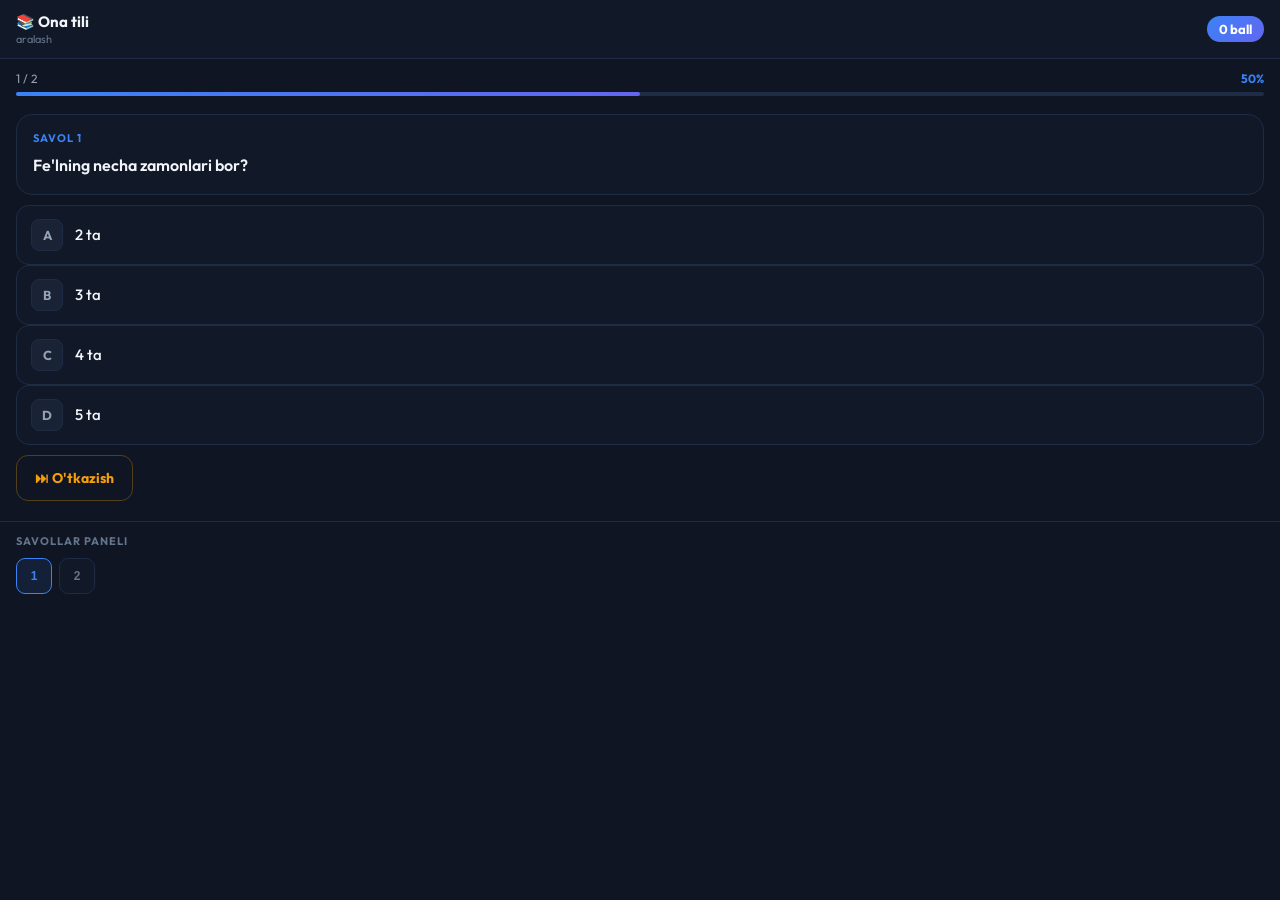
==== index.html @ a9135150 "mini app uchun html, js Signed-off-by: Iskandarov9799 <iskandarov.qudrat98@gmail.com>" ====
<!DOCTYPE html>
<html lang="uz">
<head>
  <meta charset="UTF-8">
  <meta name="viewport" content="width=device-width, initial-scale=1.0, maximum-scale=1.0, user-scalable=no">
  <title>Test</title>
  <script src="https://telegram.org/js/telegram-web-app.js"></script>
  <style>
    @import url('https://fonts.googleapis.com/css2?family=Outfit:wght@400;600;700;800&display=swap');

    * { margin:0; padding:0; box-sizing:border-box; -webkit-tap-highlight-color:transparent; }

    body {
      font-family: 'Outfit', sans-serif;
      background: #0f1523;
      color: #f1f5f9;
      min-height: 100vh;
    }

    /* LOADER */
    #loader {
      position: fixed; inset: 0; background: #0f1523;
      display: flex; align-items: center; justify-content: center;
      flex-direction: column; gap: 14px; z-index: 999;
    }
    .loader-ring {
      width: 44px; height: 44px;
      border: 3px solid #1e2d45; border-top-color: #3b82f6;
      border-radius: 50%; animation: spin 0.8s linear infinite;
    }
    .loader-txt { color: #64748b; font-size: 14px; }
    @keyframes spin { to { transform: rotate(360deg); } }

    /* SCREENS */
    #test-screen   { display: none; }
    #result-screen { display: none; }

    /* HEADER */
    .hdr {
      background: #111827;
      border-bottom: 1px solid #1e2d45;
      padding: 12px 16px;
      display: flex; align-items: center; justify-content: space-between;
      position: sticky; top: 0; z-index: 10;
    }
    .hdr-info h2 { font-size: 15px; font-weight: 700; }
    .hdr-info p  { font-size: 11px; color: #64748b; margin-top: 1px; }
    .hdr-score {
      background: linear-gradient(135deg, #3b82f6, #6366f1);
      color: white; font-size: 13px; font-weight: 700;
      padding: 5px 12px; border-radius: 20px;
    }

    /* PROGRESS */
    .prg { padding: 12px 16px 8px; }
    .prg-row {
      display: flex; justify-content: space-between;
      font-size: 12px; color: #94a3b8; margin-bottom: 6px;
    }
    .prg-row span:last-child { color: #3b82f6; font-weight: 700; }
    .prg-track { height: 4px; background: #1e2d45; border-radius: 4px; }
    .prg-fill  {
      height: 4px; border-radius: 4px;
      background: linear-gradient(90deg, #3b82f6, #6366f1);
      transition: width 0.4s ease;
    }

    /* QUESTION */
    .qcard {
      margin: 10px 16px;
      background: #111827;
      border: 1px solid #1e2d45;
      border-radius: 16px;
      padding: 16px;
    }
    .qnum {
      font-size: 11px; font-weight: 700; color: #3b82f6;
      text-transform: uppercase; letter-spacing: 1px; margin-bottom: 8px;
    }
    .qtxt { font-size: 16px; font-weight: 600; line-height: 1.55; }
    .qimg {
      width: 100%; border-radius: 10px; margin-bottom: 12px;
      max-height: 160px; object-fit: cover;
    }

    /* OPTIONS */
    .opts { padding: 0 16px; display: flex; flex-direction: column; gap: 8px; margin-top: 10px; }
    .opt {
      display: flex; align-items: center; gap: 12px;
      padding: 13px 14px;
      background: #111827; border: 1.5px solid #1e2d45;
      border-radius: 13px; cursor: pointer;
      transition: background 0.15s, border-color 0.15s;
    }
    .opt:active { transform: scale(0.98); }
    .opt-ltr {
      width: 32px; height: 32px; border-radius: 8px;
      background: #1a2235; border: 1.5px solid #1e2d45;
      display: flex; align-items: center; justify-content: center;
      font-size: 13px; font-weight: 700; color: #94a3b8;
      flex-shrink: 0;
    }
    .opt-txt { font-size: 15px; font-weight: 500; line-height: 1.4; }

    .opt.correct { border-color: #10b981; background: rgba(16,185,129,0.1); }
    .opt.correct .opt-ltr { background: #10b981; border-color: #10b981; color: white; }
    .opt.wrong   { border-color: #f43f5e; background: rgba(244,63,94,0.1); }
    .opt.wrong   .opt-ltr { background: #f43f5e; border-color: #f43f5e; color: white; }
    .opt.hint    { border-color: #10b981; background: rgba(16,185,129,0.06); }
    .opt.hint    .opt-ltr { background: #10b981; border-color: #10b981; color: white; }
    .opt.off     { pointer-events: none; opacity: 0.4; }

    /* FEEDBACK */
    .fb {
      margin: 10px 16px 0; padding: 10px 14px;
      border-radius: 11px; font-size: 13px; font-weight: 600;
      display: none; align-items: center; gap: 8px;
    }
    .fb.ok      { display: flex; background: rgba(16,185,129,0.12); border: 1px solid rgba(16,185,129,0.3); color: #10b981; }
    .fb.err     { display: flex; background: rgba(244,63,94,0.12);  border: 1px solid rgba(244,63,94,0.3);  color: #f43f5e; }
    .fb.partial { display: flex; background: rgba(245,158,11,0.12); border: 1px solid rgba(245,158,11,0.3); color: #f59e0b; }
    .written-hint       { font-size: 14px; color: #94a3b8; margin: 12px 16px 6px; }
    .written-part-label { font-size: 13px; color: #64748b; margin: 10px 16px 4px; font-weight: 600; }
    .written-textarea   { width: calc(100% - 32px); margin: 0 16px; background: #1e2d45; border: 1.5px solid #2d3f5a; border-radius: 12px; color: #f1f5f9; font-size: 15px; padding: 12px; font-family: inherit; resize: vertical; min-height: 80px; }
    .written-textarea:focus { outline: none; border-color: #3b82f6; }
    .written-textarea:disabled { opacity: 0.7; }
    .written-submit-btn { margin: 12px 16px; width: calc(100% - 32px); padding: 14px; background: linear-gradient(135deg,#3b82f6,#6366f1); color: white; border: none; border-radius: 12px; font-size: 15px; font-weight: 600; cursor: pointer; }
    .shake { animation: shake 0.4s ease; }
    @keyframes shake { 0%,100%{transform:translateX(0)} 25%{transform:translateX(-6px)} 75%{transform:translateX(6px)} }

    /* ACTIONS */
    .acts { padding: 10px 16px; display: flex; gap: 8px; }
    .btn {
      flex: 1; padding: 13px; border: none; border-radius: 12px;
      font-family: 'Outfit', sans-serif; font-size: 14px; font-weight: 700;
      cursor: pointer;
    }
    .btn:active { transform: scale(0.97); }
    .btn-skip { background: transparent; color: #f59e0b; border: 1.5px solid rgba(245,158,11,0.3); flex: none; padding: 13px 18px; }
    .btn-next { background: linear-gradient(135deg,#3b82f6,#6366f1); color: white; }
    .btn-end  { background: linear-gradient(135deg,#10b981,#059669); color: white; }

    /* GRID */
    .gbox { padding: 12px 16px 80px; border-top: 1px solid #1e2d45; margin-top: 10px; }
    .glbl { font-size: 11px; color: #64748b; font-weight: 700; text-transform: uppercase; letter-spacing: 1px; margin-bottom: 10px; }
    .grid { display: flex; flex-wrap: wrap; gap: 7px; }
    .gbtn {
      width: 36px; height: 36px; border-radius: 9px;
      border: 1.5px solid #1e2d45; background: #111827;
      color: #64748b; font-size: 12px; font-weight: 700;
      cursor: pointer;
    }
    .gbtn.cur { border-color: #3b82f6; color: #3b82f6; background: rgba(59,130,246,0.1); }
    .gbtn.ok  { background: #10b981; border-color: #10b981; color: white; }
    .gbtn.err { background: #f43f5e; border-color: #f43f5e; color: white; }
    .gbtn.skp { background: #f59e0b; border-color: #f59e0b; color: white; }

    /* RESULT */
    #result-screen {
      flex-direction: column; align-items: center;
      padding: 32px 16px 40px;
    }
    .r-emoji { font-size: 60px; margin-bottom: 8px; }
    .r-grade { font-size: 22px; font-weight: 800; margin-bottom: 4px; }
    .r-score {
      font-size: 52px; font-weight: 900;
      background: linear-gradient(135deg,#3b82f6,#6366f1);
      -webkit-background-clip: text; -webkit-text-fill-color: transparent;
      margin-bottom: 24px;
    }
    .r-stats { display: flex; gap: 10px; width: 100%; margin-bottom: 16px; }
    .r-stat  {
      flex: 1; background: #111827; border: 1px solid #1e2d45;
      border-radius: 13px; padding: 14px 8px; text-align: center;
    }
    .r-val { font-size: 26px; font-weight: 900; }
    .r-lbl { font-size: 11px; color: #64748b; margin-top: 3px; }
    .r-stat.ok .r-val  { color: #10b981; }
    .r-stat.err .r-val { color: #f43f5e; }
    .r-stat.skp .r-val { color: #f59e0b; }

    .r-gbox { width: 100%; background: #111827; border: 1px solid #1e2d45; border-radius: 14px; padding: 14px; margin-bottom: 16px; }
    .r-glbl { font-size: 11px; color: #64748b; font-weight: 700; text-transform: uppercase; letter-spacing: 0.8px; margin-bottom: 10px; }

    .btn-send {
      width: 100%; padding: 15px; border: none; border-radius: 14px;
      background: linear-gradient(135deg,#3b82f6,#6366f1);
      color: white; font-family: 'Outfit', sans-serif;
      font-size: 15px; font-weight: 800; cursor: pointer;
    }
    .btn-send:active { opacity: 0.9; }
  </style>
</head>
<body>

<div id="loader">
  <div class="loader-ring"></div>
  <div class="loader-txt">Savollar yuklanmoqda...</div>
</div>

<div id="test-screen">
  <div class="hdr">
    <div class="hdr-info">
      <h2 id="hdr-title">📚 Test</h2>
      <p  id="hdr-sub">Yuklanmoqda...</p>
    </div>
    <div class="hdr-score" id="hdr-score">0 ball</div>
  </div>

  <div class="prg">
    <div class="prg-row">
      <span id="prg-label">1 / 35</span>
      <span id="prg-pct">3%</span>
    </div>
    <div class="prg-track">
      <div class="prg-fill" id="prg-fill" style="width:3%"></div>
    </div>
  </div>

  <div class="qcard">
    <img id="qimg" class="qimg" style="display:none" alt="">
    <div class="qnum" id="qnum">SAVOL 1</div>
    <div class="qtxt" id="qtxt">Yuklanmoqda...</div>
  </div>

  <div class="opts" id="opts"></div>

  <div class="fb" id="fb"></div>

  <div class="acts">
    <button class="btn btn-skip" id="btn-skip" onclick="skipQuestion()">⏭ O'tkazish</button>
    <button class="btn btn-next" id="btn-next" onclick="nextQuestion()" style="display:none">Keyingi →</button>
    <button class="btn btn-end"  id="btn-end"  onclick="showResult()" style="display:none">✅ Yakunlash</button>
  </div>

  <div class="gbox">
    <div class="glbl">Savollar paneli</div>
    <div class="grid" id="grid"></div>
  </div>
</div>

<div id="result-screen">
  <div class="r-emoji" id="r-emoji">🏆</div>
  <div class="r-grade" id="r-grade">Ajoyib!</div>
  <div class="r-score" id="r-score">0%</div>

  <div class="r-stats">
    <div class="r-stat ok">
      <div class="r-val" id="r-correct">0</div>
      <div class="r-lbl">✅ To'g'ri</div>
    </div>
    <div class="r-stat err">
      <div class="r-val" id="r-wrong">0</div>
      <div class="r-lbl">❌ Xato</div>
    </div>
    <div class="r-stat skp">
      <div class="r-val" id="r-skip">0</div>
      <div class="r-lbl">⏭ O'tkazildi</div>
    </div>
  </div>

  <div class="r-gbox">
    <div class="r-glbl">Har bir savol natijasi</div>
    <div class="grid" id="result-grid"></div>
  </div>

  <button class="btn-send" onclick="sendResult()">📤 Natijani yuborish</button>
</div>

<script src="main.js"></script>
</body>
</html>
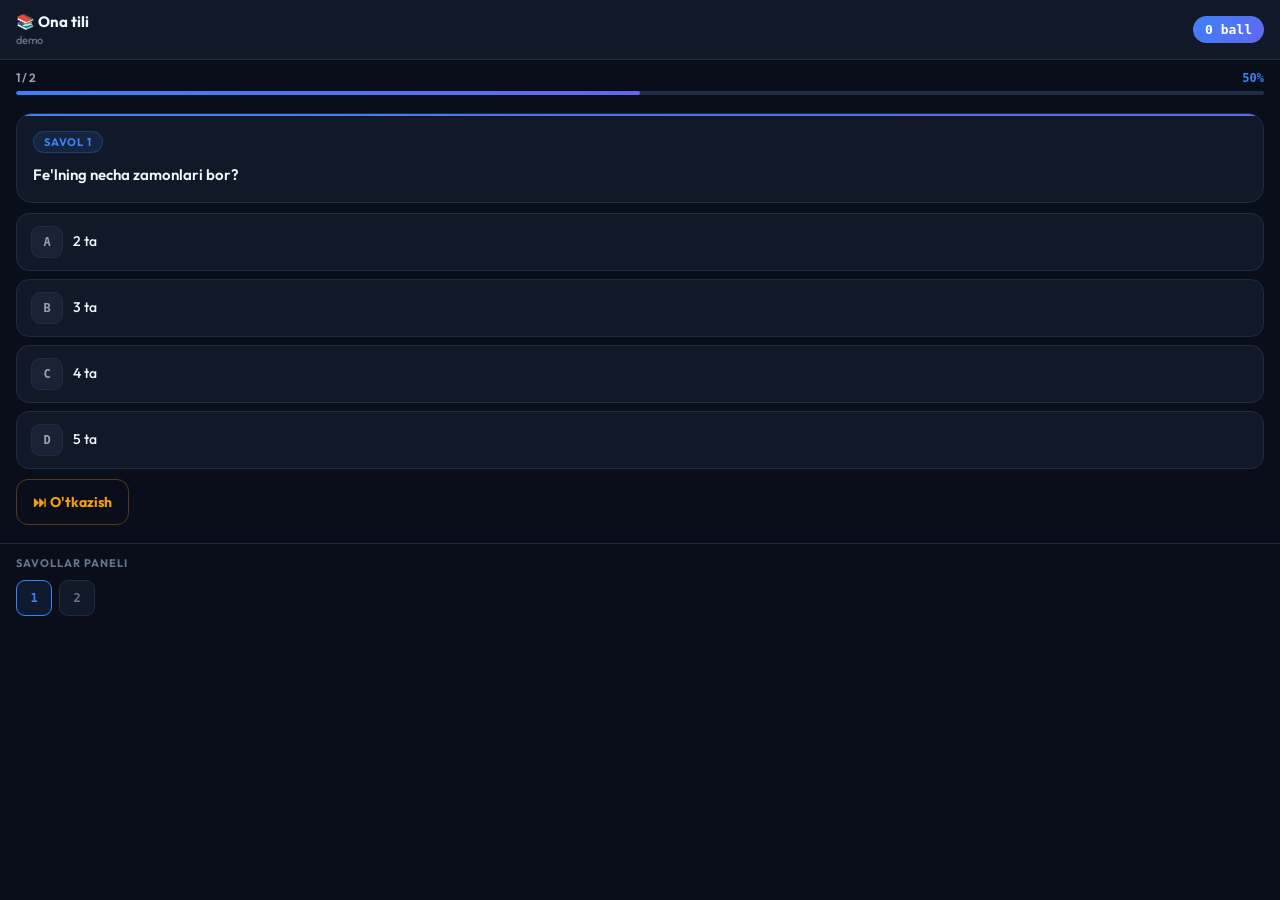
==== commit 34d9b35e: "index.html style.css Signed-off-by: Iskandarov9799 <iskandarov.qudrat98@gmail.com>" ====
--- a/index.html
+++ b/index.html
@@ -5,266 +5,96 @@
   <meta name="viewport" content="width=device-width, initial-scale=1.0, maximum-scale=1.0, user-scalable=no">
   <title>Test</title>
   <script src="https://telegram.org/js/telegram-web-app.js"></script>
-  <style>
-    @import url('https://fonts.googleapis.com/css2?family=Outfit:wght@400;600;700;800&display=swap');
-
-    * { margin:0; padding:0; box-sizing:border-box; -webkit-tap-highlight-color:transparent; }
-
-    body {
-      font-family: 'Outfit', sans-serif;
-      background: #0f1523;
-      color: #f1f5f9;
-      min-height: 100vh;
-    }
-
-    /* LOADER */
-    #loader {
-      position: fixed; inset: 0; background: #0f1523;
-      display: flex; align-items: center; justify-content: center;
-      flex-direction: column; gap: 14px; z-index: 999;
-    }
-    .loader-ring {
-      width: 44px; height: 44px;
-      border: 3px solid #1e2d45; border-top-color: #3b82f6;
-      border-radius: 50%; animation: spin 0.8s linear infinite;
-    }
-    .loader-txt { color: #64748b; font-size: 14px; }
-    @keyframes spin { to { transform: rotate(360deg); } }
-
-    /* SCREENS */
-    #test-screen   { display: none; }
-    #result-screen { display: none; }
-
-    /* HEADER */
-    .hdr {
-      background: #111827;
-      border-bottom: 1px solid #1e2d45;
-      padding: 12px 16px;
-      display: flex; align-items: center; justify-content: space-between;
-      position: sticky; top: 0; z-index: 10;
-    }
-    .hdr-info h2 { font-size: 15px; font-weight: 700; }
-    .hdr-info p  { font-size: 11px; color: #64748b; margin-top: 1px; }
-    .hdr-score {
-      background: linear-gradient(135deg, #3b82f6, #6366f1);
-      color: white; font-size: 13px; font-weight: 700;
-      padding: 5px 12px; border-radius: 20px;
-    }
-
-    /* PROGRESS */
-    .prg { padding: 12px 16px 8px; }
-    .prg-row {
-      display: flex; justify-content: space-between;
-      font-size: 12px; color: #94a3b8; margin-bottom: 6px;
-    }
-    .prg-row span:last-child { color: #3b82f6; font-weight: 700; }
-    .prg-track { height: 4px; background: #1e2d45; border-radius: 4px; }
-    .prg-fill  {
-      height: 4px; border-radius: 4px;
-      background: linear-gradient(90deg, #3b82f6, #6366f1);
-      transition: width 0.4s ease;
-    }
-
-    /* QUESTION */
-    .qcard {
-      margin: 10px 16px;
-      background: #111827;
-      border: 1px solid #1e2d45;
-      border-radius: 16px;
-      padding: 16px;
-    }
-    .qnum {
-      font-size: 11px; font-weight: 700; color: #3b82f6;
-      text-transform: uppercase; letter-spacing: 1px; margin-bottom: 8px;
-    }
-    .qtxt { font-size: 16px; font-weight: 600; line-height: 1.55; }
-    .qimg {
-      width: 100%; border-radius: 10px; margin-bottom: 12px;
-      max-height: 160px; object-fit: cover;
-    }
-
-    /* OPTIONS */
-    .opts { padding: 0 16px; display: flex; flex-direction: column; gap: 8px; margin-top: 10px; }
-    .opt {
-      display: flex; align-items: center; gap: 12px;
-      padding: 13px 14px;
-      background: #111827; border: 1.5px solid #1e2d45;
-      border-radius: 13px; cursor: pointer;
-      transition: background 0.15s, border-color 0.15s;
-    }
-    .opt:active { transform: scale(0.98); }
-    .opt-ltr {
-      width: 32px; height: 32px; border-radius: 8px;
-      background: #1a2235; border: 1.5px solid #1e2d45;
-      display: flex; align-items: center; justify-content: center;
-      font-size: 13px; font-weight: 700; color: #94a3b8;
-      flex-shrink: 0;
-    }
-    .opt-txt { font-size: 15px; font-weight: 500; line-height: 1.4; }
-
-    .opt.correct { border-color: #10b981; background: rgba(16,185,129,0.1); }
-    .opt.correct .opt-ltr { background: #10b981; border-color: #10b981; color: white; }
-    .opt.wrong   { border-color: #f43f5e; background: rgba(244,63,94,0.1); }
-    .opt.wrong   .opt-ltr { background: #f43f5e; border-color: #f43f5e; color: white; }
-    .opt.hint    { border-color: #10b981; background: rgba(16,185,129,0.06); }
-    .opt.hint    .opt-ltr { background: #10b981; border-color: #10b981; color: white; }
-    .opt.off     { pointer-events: none; opacity: 0.4; }
-
-    /* FEEDBACK */
-    .fb {
-      margin: 10px 16px 0; padding: 10px 14px;
-      border-radius: 11px; font-size: 13px; font-weight: 600;
-      display: none; align-items: center; gap: 8px;
-    }
-    .fb.ok      { display: flex; background: rgba(16,185,129,0.12); border: 1px solid rgba(16,185,129,0.3); color: #10b981; }
-    .fb.err     { display: flex; background: rgba(244,63,94,0.12);  border: 1px solid rgba(244,63,94,0.3);  color: #f43f5e; }
-    .fb.partial { display: flex; background: rgba(245,158,11,0.12); border: 1px solid rgba(245,158,11,0.3); color: #f59e0b; }
-    .written-hint       { font-size: 14px; color: #94a3b8; margin: 12px 16px 6px; }
-    .written-part-label { font-size: 13px; color: #64748b; margin: 10px 16px 4px; font-weight: 600; }
-    .written-textarea   { width: calc(100% - 32px); margin: 0 16px; background: #1e2d45; border: 1.5px solid #2d3f5a; border-radius: 12px; color: #f1f5f9; font-size: 15px; padding: 12px; font-family: inherit; resize: vertical; min-height: 80px; }
-    .written-textarea:focus { outline: none; border-color: #3b82f6; }
-    .written-textarea:disabled { opacity: 0.7; }
-    .written-submit-btn { margin: 12px 16px; width: calc(100% - 32px); padding: 14px; background: linear-gradient(135deg,#3b82f6,#6366f1); color: white; border: none; border-radius: 12px; font-size: 15px; font-weight: 600; cursor: pointer; }
-    .shake { animation: shake 0.4s ease; }
-    @keyframes shake { 0%,100%{transform:translateX(0)} 25%{transform:translateX(-6px)} 75%{transform:translateX(6px)} }
-
-    /* ACTIONS */
-    .acts { padding: 10px 16px; display: flex; gap: 8px; }
-    .btn {
-      flex: 1; padding: 13px; border: none; border-radius: 12px;
-      font-family: 'Outfit', sans-serif; font-size: 14px; font-weight: 700;
-      cursor: pointer;
-    }
-    .btn:active { transform: scale(0.97); }
-    .btn-skip { background: transparent; color: #f59e0b; border: 1.5px solid rgba(245,158,11,0.3); flex: none; padding: 13px 18px; }
-    .btn-next { background: linear-gradient(135deg,#3b82f6,#6366f1); color: white; }
-    .btn-end  { background: linear-gradient(135deg,#10b981,#059669); color: white; }
-
-    /* GRID */
-    .gbox { padding: 12px 16px 80px; border-top: 1px solid #1e2d45; margin-top: 10px; }
-    .glbl { font-size: 11px; color: #64748b; font-weight: 700; text-transform: uppercase; letter-spacing: 1px; margin-bottom: 10px; }
-    .grid { display: flex; flex-wrap: wrap; gap: 7px; }
-    .gbtn {
-      width: 36px; height: 36px; border-radius: 9px;
-      border: 1.5px solid #1e2d45; background: #111827;
-      color: #64748b; font-size: 12px; font-weight: 700;
-      cursor: pointer;
-    }
-    .gbtn.cur { border-color: #3b82f6; color: #3b82f6; background: rgba(59,130,246,0.1); }
-    .gbtn.ok  { background: #10b981; border-color: #10b981; color: white; }
-    .gbtn.err { background: #f43f5e; border-color: #f43f5e; color: white; }
-    .gbtn.skp { background: #f59e0b; border-color: #f59e0b; color: white; }
-
-    /* RESULT */
-    #result-screen {
-      flex-direction: column; align-items: center;
-      padding: 32px 16px 40px;
-    }
-    .r-emoji { font-size: 60px; margin-bottom: 8px; }
-    .r-grade { font-size: 22px; font-weight: 800; margin-bottom: 4px; }
-    .r-score {
-      font-size: 52px; font-weight: 900;
-      background: linear-gradient(135deg,#3b82f6,#6366f1);
-      -webkit-background-clip: text; -webkit-text-fill-color: transparent;
-      margin-bottom: 24px;
-    }
-    .r-stats { display: flex; gap: 10px; width: 100%; margin-bottom: 16px; }
-    .r-stat  {
-      flex: 1; background: #111827; border: 1px solid #1e2d45;
-      border-radius: 13px; padding: 14px 8px; text-align: center;
-    }
-    .r-val { font-size: 26px; font-weight: 900; }
-    .r-lbl { font-size: 11px; color: #64748b; margin-top: 3px; }
-    .r-stat.ok .r-val  { color: #10b981; }
-    .r-stat.err .r-val { color: #f43f5e; }
-    .r-stat.skp .r-val { color: #f59e0b; }
-
-    .r-gbox { width: 100%; background: #111827; border: 1px solid #1e2d45; border-radius: 14px; padding: 14px; margin-bottom: 16px; }
-    .r-glbl { font-size: 11px; color: #64748b; font-weight: 700; text-transform: uppercase; letter-spacing: 0.8px; margin-bottom: 10px; }
-
-    .btn-send {
-      width: 100%; padding: 15px; border: none; border-radius: 14px;
-      background: linear-gradient(135deg,#3b82f6,#6366f1);
-      color: white; font-family: 'Outfit', sans-serif;
-      font-size: 15px; font-weight: 800; cursor: pointer;
-    }
-    .btn-send:active { opacity: 0.9; }
-  </style>
+  <link rel="stylesheet" href="style.css">
 </head>
 <body>
 
 <div id="loader">
   <div class="loader-ring"></div>
-  <div class="loader-txt">Savollar yuklanmoqda...</div>
+  <div class="loader-text">Savollar yuklanmoqda...</div>
 </div>
 
 <div id="test-screen">
-  <div class="hdr">
-    <div class="hdr-info">
-      <h2 id="hdr-title">📚 Test</h2>
-      <p  id="hdr-sub">Yuklanmoqda...</p>
+  <!-- HEADER -->
+  <div class="header">
+    <div class="header-left">
+      <div class="header-title" id="header-title">📚 Test</div>
+      <div class="header-sub"   id="header-sub">Yuklanmoqda...</div>
     </div>
-    <div class="hdr-score" id="hdr-score">0 ball</div>
+    <div class="score-badge" id="score-badge">0 ball</div>
   </div>
 
-  <div class="prg">
-    <div class="prg-row">
-      <span id="prg-label">1 / 35</span>
-      <span id="prg-pct">3%</span>
+  <!-- PROGRESS -->
+  <div class="progress-wrap">
+    <div class="progress-row">
+      <span class="progress-num" id="progress-num">1 / 30</span>
+      <span class="progress-pct" id="progress-pct">3%</span>
     </div>
-    <div class="prg-track">
-      <div class="prg-fill" id="prg-fill" style="width:3%"></div>
+    <div class="progress-track">
+      <div class="progress-fill" id="progress-fill" style="width:3%"></div>
     </div>
   </div>
 
-  <div class="qcard">
-    <img id="qimg" class="qimg" style="display:none" alt="">
-    <div class="qnum" id="qnum">SAVOL 1</div>
-    <div class="qtxt" id="qtxt">Yuklanmoqda...</div>
+  <!-- SAVOL -->
+  <div class="question-card">
+    <img id="question-img" class="question-img" style="display:none" alt="">
+    <div class="question-badge" id="question-badge">SAVOL 1</div>
+    <div class="question-text"  id="question-text">Yuklanmoqda...</div>
   </div>
 
-  <div class="opts" id="opts"></div>
+  <!-- VARIANTLAR -->
+  <div class="options" id="options"></div>
 
-  <div class="fb" id="fb"></div>
+  <!-- FEEDBACK -->
+  <div class="feedback" id="feedback"></div>
 
-  <div class="acts">
-    <button class="btn btn-skip" id="btn-skip" onclick="skipQuestion()">⏭ O'tkazish</button>
-    <button class="btn btn-next" id="btn-next" onclick="nextQuestion()" style="display:none">Keyingi →</button>
-    <button class="btn btn-end"  id="btn-end"  onclick="showResult()" style="display:none">✅ Yakunlash</button>
+  <!-- TUGMALAR -->
+  <div class="actions">
+    <button class="btn btn-skip"   id="btn-skip"   onclick="skipQuestion()">⏭ O'tkazish</button>
+    <button class="btn btn-next"   id="btn-next"   onclick="nextQuestion()"  style="display:none">Keyingi →</button>
+    <button class="btn btn-finish" id="btn-finish" onclick="showResult()"    style="display:none">✅ Yakunlash</button>
   </div>
 
-  <div class="gbox">
-    <div class="glbl">Savollar paneli</div>
+  <!-- SAVOLLAR PANELI -->
+  <div class="grid-section">
+    <div class="grid-label">Savollar paneli</div>
     <div class="grid" id="grid"></div>
   </div>
 </div>
 
+<!-- NATIJA EKRANI -->
 <div id="result-screen">
-  <div class="r-emoji" id="r-emoji">🏆</div>
-  <div class="r-grade" id="r-grade">Ajoyib!</div>
-  <div class="r-score" id="r-score">0%</div>
+  <div class="result-top">
+    <div class="result-emoji" id="result-emoji">🏆</div>
+    <div class="result-grade" id="result-grade">Ajoyib!</div>
+    <div class="result-score" id="result-score">0%</div>
+  </div>
 
-  <div class="r-stats">
-    <div class="r-stat ok">
-      <div class="r-val" id="r-correct">0</div>
-      <div class="r-lbl">✅ To'g'ri</div>
+  <div class="result-stats">
+    <div class="stat-card stat-c">
+      <div class="stat-val" id="stat-correct">0</div>
+      <div class="stat-lbl">✅ To'g'ri</div>
     </div>
-    <div class="r-stat err">
-      <div class="r-val" id="r-wrong">0</div>
-      <div class="r-lbl">❌ Xato</div>
+    <div class="stat-card stat-w">
+      <div class="stat-val" id="stat-wrong">0</div>
+      <div class="stat-lbl">❌ Xato</div>
     </div>
-    <div class="r-stat skp">
-      <div class="r-val" id="r-skip">0</div>
-      <div class="r-lbl">⏭ O'tkazildi</div>
+    <div class="stat-card stat-s">
+      <div class="stat-val" id="stat-skip">0</div>
+      <div class="stat-lbl">⏭ O'tkazildi</div>
     </div>
   </div>
 
-  <div class="r-gbox">
-    <div class="r-glbl">Har bir savol natijasi</div>
+  <div class="result-grid-box">
+    <div class="result-grid-title">Har bir savol natijasi</div>
     <div class="grid" id="result-grid"></div>
+    <p style="font-size:12px;color:#64748b;margin-top:8px;">⏭ Sariq — o'tkazilgan, bosib qaytib ishlang</p>
   </div>
 
-  <button class="btn-send" onclick="sendResult()">📤 Natijani yuborish</button>
+  <div class="result-grid-box">
+    <div class="result-grid-title">To'g'ri javoblar</div>
+    <div id="answer-list"></div>
+  </div>
 </div>
 
 <script src="main.js"></script>
--- a/style.css
+++ b/style.css
@@ -0,0 +1,349 @@
+@import url('https://fonts.googleapis.com/css2?family=Outfit:wght@400;500;600;700;800;900&family=JetBrains+Mono:wght@700&display=swap');
+
+:root {
+  --bg:      #0a0e1a;
+  --surface: #111827;
+  --card:    #1a2235;
+  --border:  #1e2d45;
+  --accent:  #3b82f6;
+  --accent2: #6366f1;
+  --correct: #10b981;
+  --wrong:   #f43f5e;
+  --skip:    #f59e0b;
+  --text:    #f1f5f9;
+  --muted:   #64748b;
+  --muted2:  #94a3b8;
+}
+
+* { margin:0; padding:0; box-sizing:border-box; -webkit-tap-highlight-color:transparent; }
+
+html {
+  font-family: 'Outfit', sans-serif;
+  background: var(--bg);
+  color: var(--text);
+}
+
+body {
+  font-family: 'Outfit', sans-serif;
+  background: var(--bg);
+  color: var(--text);
+  min-height: 100vh;
+  width: 100%;
+  overflow-x: hidden;
+}
+
+/* LOADER */
+#loader {
+  position: fixed; inset: 0; background: var(--bg);
+  display: flex; align-items: center; justify-content: center;
+  flex-direction: column; gap: 16px; z-index: 999;
+}
+.loader-ring {
+  width: 48px; height: 48px;
+  border: 3px solid var(--border); border-top-color: var(--accent);
+  border-radius: 50%; animation: spin 0.8s linear infinite;
+}
+.loader-text { color: var(--muted2); font-size: 14px; font-weight: 500; }
+@keyframes spin { to { transform: rotate(360deg); } }
+
+/* TEST SCREEN */
+#test-screen {
+  display: block;
+  width: 100%;
+}
+
+/* HEADER */
+.header {
+  display: flex;
+  align-items: center;
+  justify-content: space-between;
+  padding: 12px 16px;
+  background: var(--surface);
+  border-bottom: 1px solid var(--border);
+  position: sticky;
+  top: 0;
+  z-index: 10;
+  width: 100%;
+}
+.header-left {
+  display: flex; flex-direction: column; gap: 2px;
+  flex: 1; min-width: 0; overflow: hidden;
+}
+.header-title {
+  font-size: 15px; font-weight: 700;
+  white-space: nowrap; overflow: hidden; text-overflow: ellipsis;
+}
+.header-sub { font-size: 11px; color: var(--muted); font-weight: 500; }
+.score-badge {
+  background: linear-gradient(135deg, var(--accent), var(--accent2));
+  color: white;
+  font-family: 'JetBrains Mono', monospace;
+  font-size: 13px; font-weight: 700;
+  padding: 6px 12px; border-radius: 20px;
+  white-space: nowrap; flex-shrink: 0; margin-left: 10px;
+}
+
+/* PROGRESS */
+.progress-wrap { padding: 10px 16px 8px; width: 100%; }
+.progress-row  {
+  display: flex; justify-content: space-between; align-items: center; margin-bottom: 6px;
+}
+.progress-num { font-size: 12px; color: var(--muted2); font-weight: 600; }
+.progress-pct { font-family: 'JetBrains Mono', monospace; font-size: 12px; color: var(--accent); font-weight: 700; }
+.progress-track { height: 4px; background: var(--border); border-radius: 4px; overflow: hidden; }
+.progress-fill {
+  height: 100%;
+  background: linear-gradient(90deg, var(--accent), var(--accent2));
+  border-radius: 4px;
+  transition: width 0.5s ease;
+}
+
+/* QUESTION CARD */
+.question-card {
+  margin: 10px 16px 0;
+  background: var(--surface);
+  border: 1px solid var(--border);
+  border-radius: 16px;
+  padding: 16px;
+  position: relative;
+  overflow: hidden;
+}
+.question-card::before {
+  content: ''; position: absolute; top: 0; left: 0; right: 0; height: 2px;
+  background: linear-gradient(90deg, var(--accent), var(--accent2));
+}
+.question-badge {
+  display: inline-block;
+  background: rgba(59,130,246,0.12);
+  border: 1px solid rgba(59,130,246,0.25);
+  color: var(--accent);
+  font-size: 11px; font-weight: 700;
+  padding: 3px 10px; border-radius: 20px; margin-bottom: 10px;
+  text-transform: uppercase; letter-spacing: 0.8px;
+}
+.question-img {
+  width: 100%; border-radius: 10px; margin-bottom: 12px;
+  max-height: 160px; object-fit: cover; border: 1px solid var(--border);
+}
+.question-text { font-size: 15px; font-weight: 600; line-height: 1.55; }
+
+/* OPTIONS */
+.options {
+  padding: 10px 16px 0;
+  display: flex; flex-direction: column; gap: 8px;
+  width: 100%;
+}
+.option {
+  display: flex; align-items: center; gap: 10px;
+  padding: 12px 14px;
+  background: var(--surface);
+  border: 1.5px solid var(--border);
+  border-radius: 13px;
+  cursor: pointer;
+  transition: all 0.18s;
+  user-select: none;
+  width: 100%;
+}
+.option:active { transform: scale(0.985); }
+.option:hover:not(.disabled) { border-color: rgba(99,102,241,0.4); background: var(--card); }
+
+.option-letter {
+  width: 32px; height: 32px; border-radius: 9px;
+  background: var(--card); border: 1.5px solid var(--border);
+  display: flex; align-items: center; justify-content: center;
+  font-family: 'JetBrains Mono', monospace;
+  font-size: 12px; font-weight: 700; color: var(--muted2);
+  flex-shrink: 0; transition: all 0.18s;
+}
+.option-text { font-size: 14px; font-weight: 500; line-height: 1.4; flex: 1; }
+
+/* Option states */
+.option.correct { border-color: var(--correct); background: rgba(16,185,129,0.1); }
+.option.correct .option-letter { background: var(--correct); border-color: var(--correct); color: white; }
+.option.wrong   { border-color: var(--wrong);   background: rgba(244,63,94,0.1); }
+.option.wrong   .option-letter { background: var(--wrong);   border-color: var(--wrong);   color: white; }
+.option.show-correct { border-color: var(--correct); background: rgba(16,185,129,0.07); }
+.option.show-correct .option-letter { background: var(--correct); border-color: var(--correct); color: white; }
+.option.disabled { pointer-events: none; }
+.option.disabled:not(.correct):not(.wrong):not(.show-correct) { opacity: 0.4; }
+
+/* FEEDBACK */
+.feedback {
+  margin: 10px 16px 0;
+  padding: 10px 14px; border-radius: 11px;
+  font-size: 13px; font-weight: 600;
+  display: none; align-items: center; gap: 8px;
+}
+.feedback.correct-fb {
+  background: rgba(16,185,129,0.12); border: 1px solid rgba(16,185,129,0.25);
+  color: var(--correct); display: flex;
+}
+.feedback.wrong-fb {
+  background: rgba(244,63,94,0.12); border: 1px solid rgba(244,63,94,0.25);
+  color: var(--wrong); display: flex;
+}
+
+/* ACTIONS */
+.actions { padding: 10px 16px 8px; display: flex; gap: 8px; width: 100%; }
+.btn {
+  flex: 1; padding: 13px 14px; border: none; border-radius: 12px;
+  font-family: 'Outfit', sans-serif; font-size: 14px; font-weight: 700;
+  cursor: pointer; transition: all 0.18s;
+}
+.btn:active { transform: scale(0.97); }
+.btn-skip   { background: transparent; color: var(--skip); border: 1.5px solid rgba(245,158,11,0.3); flex: 0 0 auto; padding: 13px 16px; }
+.btn-next   { background: linear-gradient(135deg, var(--accent), var(--accent2)); color: white; }
+.btn-finish { background: linear-gradient(135deg, var(--correct), #059669); color: white; }
+
+/* GRID */
+.grid-section { padding: 12px 16px 90px; border-top: 1px solid var(--border); margin-top: 10px; }
+.grid-label   { font-size: 11px; color: var(--muted); font-weight: 700; text-transform: uppercase; letter-spacing: 1px; margin-bottom: 10px; }
+.grid         { display: flex; flex-wrap: wrap; gap: 7px; }
+.grid-btn {
+  width: 36px; height: 36px; border-radius: 9px;
+  border: 1.5px solid var(--border); background: var(--surface);
+  color: var(--muted);
+  font-family: 'JetBrains Mono', monospace; font-size: 12px; font-weight: 700;
+  cursor: pointer; transition: all 0.18s;
+}
+.grid-btn.current   { border-color: var(--accent); color: var(--accent); background: rgba(59,130,246,0.1); }
+.grid-btn.g-correct { background: var(--correct); border-color: var(--correct); color: white; }
+.grid-btn.g-wrong   { background: var(--wrong);   border-color: var(--wrong);   color: white; }
+.grid-btn.g-skip    { background: var(--skip);    border-color: var(--skip);    color: white; }
+
+/* RESULT */
+#result-screen {
+  width: 100%;
+  display: none;
+  padding: 28px 16px 40px;
+  flex-direction: column;
+  align-items: center;
+}
+.result-top   { text-align: center; margin-bottom: 20px; width: 100%; }
+.result-emoji { font-size: 56px; margin-bottom: 8px; }
+.result-grade { font-size: 20px; font-weight: 800; margin-bottom: 4px; }
+.result-score {
+  font-family: 'JetBrains Mono', monospace; font-size: 48px; font-weight: 900;
+  background: linear-gradient(135deg, var(--accent), var(--accent2));
+  -webkit-background-clip: text; -webkit-text-fill-color: transparent;
+}
+
+.result-stats { display: flex; gap: 10px; width: 100%; margin-bottom: 14px; }
+.stat-card    { flex: 1; background: var(--surface); border-radius: 13px; padding: 13px 8px; border: 1px solid var(--border); text-align: center; }
+.stat-val     { font-family: 'JetBrains Mono', monospace; font-size: 24px; font-weight: 900; }
+.stat-lbl     { font-size: 11px; color: var(--muted); font-weight: 600; margin-top: 3px; }
+.stat-c .stat-val { color: var(--correct); }
+.stat-w .stat-val { color: var(--wrong); }
+.stat-s .stat-val { color: var(--skip); }
+
+.result-grid-box   { width: 100%; background: var(--surface); border-radius: 14px; padding: 14px; margin-bottom: 16px; border: 1px solid var(--border); }
+.result-grid-title { font-size: 11px; color: var(--muted); font-weight: 700; text-transform: uppercase; letter-spacing: 0.8px; margin-bottom: 12px; }
+
+.btn-send {
+  width: 100%; padding: 15px;
+  background: linear-gradient(135deg, var(--accent), var(--accent2));
+  color: white; border: none; border-radius: 14px;
+  font-family: 'Outfit', sans-serif; font-size: 15px; font-weight: 800;
+  cursor: pointer;
+}
+.btn-send:active { opacity: 0.9; transform: scale(0.98); }
+
+@supports (padding-bottom: env(safe-area-inset-bottom)) {
+  .grid-section { padding-bottom: calc(80px + env(safe-area-inset-bottom)); }
+}
+
+/* ═══════════════════════════════════
+   YOZMA SAVOLLAR
+   ═══════════════════════════════════ */
+
+#written-container {
+  padding: 4px 0 8px;
+}
+
+.written-hint {
+  font-size: 13px;
+  color: var(--tg-hint-color, #8e99a8);
+  margin-bottom: 8px;
+}
+
+.written-part-label {
+  font-size: 12px;
+  font-weight: 600;
+  color: var(--tg-hint-color, #8e99a8);
+  margin: 8px 0 4px;
+  text-transform: uppercase;
+  letter-spacing: 0.5px;
+}
+
+.written-textarea {
+  width: 100%;
+  box-sizing: border-box;
+  background: rgba(255,255,255,0.06);
+  border: 1.5px solid rgba(255,255,255,0.12);
+  border-radius: 10px;
+  color: var(--tg-text-color, #fff);
+  font-size: 15px;
+  padding: 10px 12px;
+  resize: vertical;
+  outline: none;
+  transition: border-color 0.2s;
+  font-family: inherit;
+}
+
+.written-textarea:focus {
+  border-color: rgba(99,179,237,0.6);
+}
+
+.written-textarea:disabled {
+  opacity: 0.6;
+  cursor: not-allowed;
+}
+
+.written-textarea.shake {
+  animation: shake 0.3s ease;
+  border-color: #fc5c65;
+}
+
+@keyframes shake {
+  0%,100% { transform: translateX(0); }
+  25%      { transform: translateX(-6px); }
+  75%      { transform: translateX(6px); }
+}
+
+.written-submit-btn {
+  width: 100%;
+  margin-top: 10px;
+  padding: 12px;
+  border-radius: 10px;
+  border: none;
+  background: linear-gradient(135deg, #63b3ed, #4299e1);
+  color: #fff;
+  font-size: 15px;
+  font-weight: 600;
+  cursor: pointer;
+  transition: opacity 0.2s, transform 0.1s;
+}
+
+.written-submit-btn:active {
+  opacity: 0.85;
+  transform: scale(0.98);
+}
+
+/* Grid da yozma savollar */
+.gbtn.written {
+  background: rgba(99,179,237,0.15);
+  border: 1.5px solid rgba(99,179,237,0.3);
+  color: #63b3ed;
+}
+
+.gbtn.written.cur {
+  background: #63b3ed;
+  color: #0f1523;
+}
+
+/* Qisman to'g'ri feedback */
+.fb.partial {
+  background: rgba(237,179,63,0.15);
+  border-left: 3px solid #edb33f;
+  color: #edb33f;
+}
